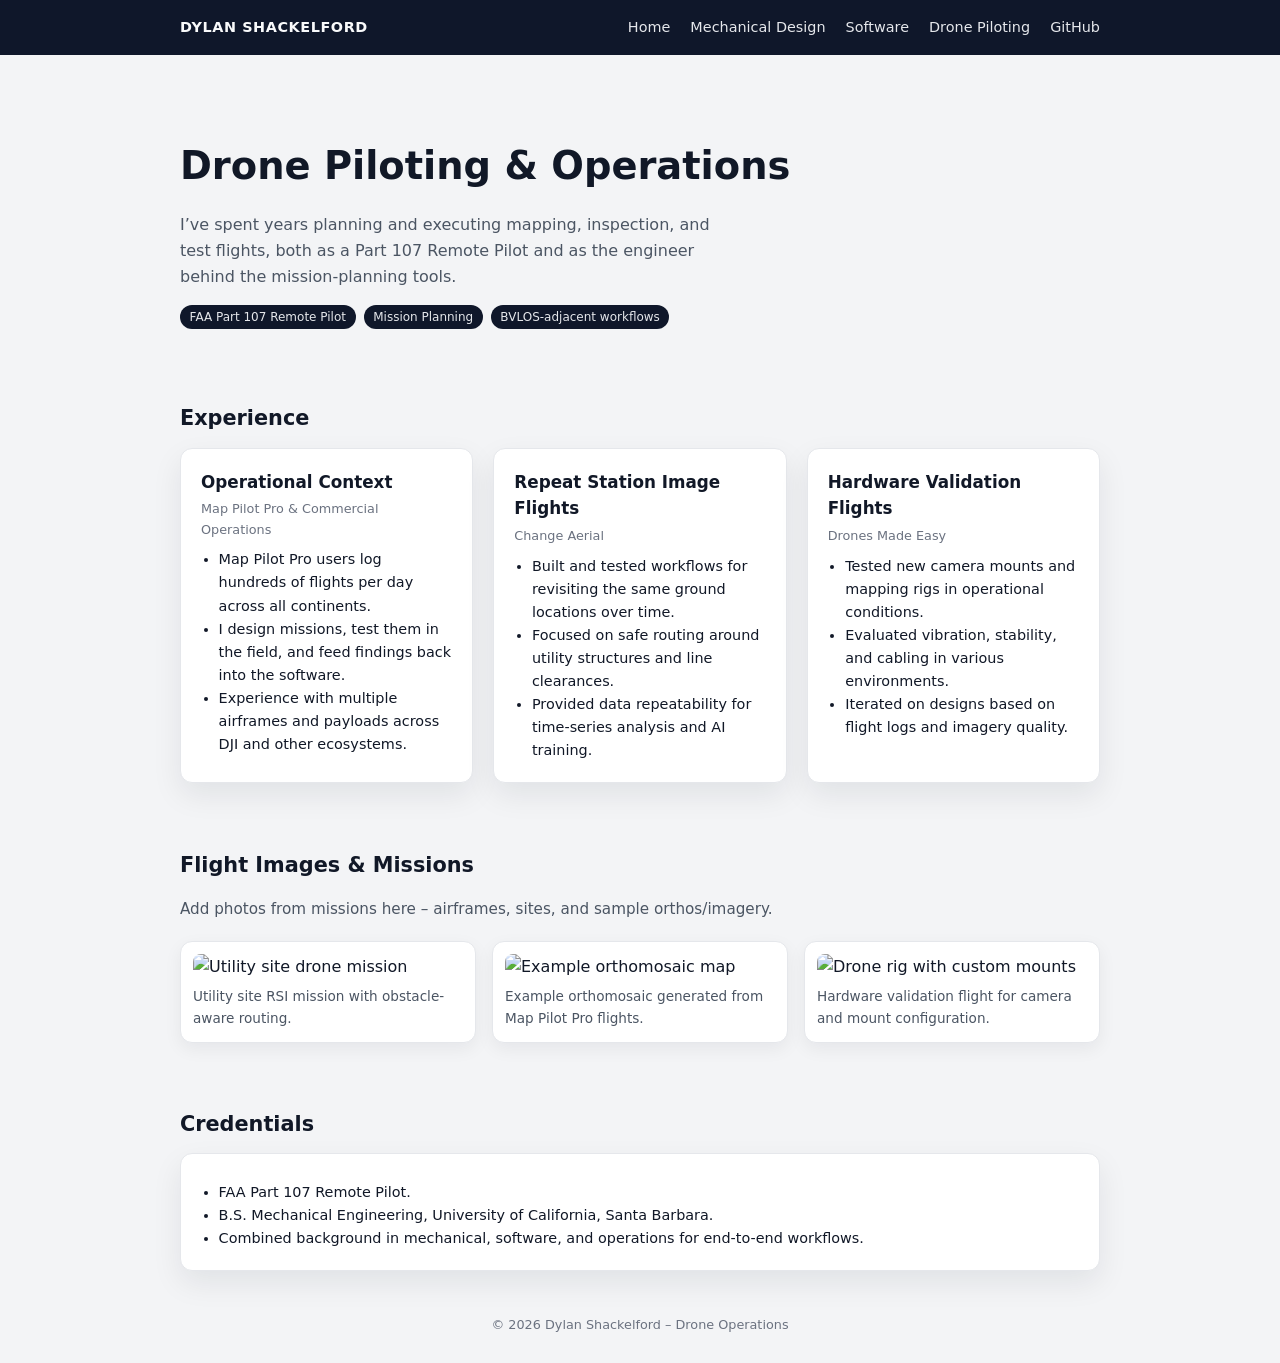
==== drone.html @ 6e414420 "Create drone.html" ====
<!DOCTYPE html>
<html lang="en">
  <head>
    <meta charset="UTF-8" />
    <title>Drone Piloting – Dylan Shackelford</title>
    <meta
      name="viewport"
      content="width=device-width, initial-scale=1"
    />
    <link rel="stylesheet" href="styles.css" />
  </head>
  <body>
    <header>
      <div class="container nav-bar">
        <div class="nav-brand">Dylan Shackelford</div>
        <nav class="nav-links">
          <a href="index.html">Home</a>
          <a href="mechanical.html">Mechanical Design</a>
          <a href="software.html">Software</a>
          <a href="drone.html">Drone Piloting</a>
          <a href="https://github.com/dshackelford" target="_blank"
            >GitHub</a
          >
        </nav>
      </div>
    </header>

    <main class="container">
      <section class="hero">
        <h1 class="hero-title">Drone Piloting & Operations</h1>
        <p class="hero-subtitle">
          I’ve spent years planning and executing mapping, inspection, and test
          flights, both as a Part 107 Remote Pilot and as the engineer behind
          the mission-planning tools.
        </p>
        <div class="hero-tags">
          <span class="tag">FAA Part 107 Remote Pilot</span>
          <span class="tag">Mission Planning</span>
          <span class="tag">BVLOS-adjacent workflows</span>
        </div>
      </section>

      <section>
        <h2 class="section-title">Experience</h2>

        <div class="card-grid">
          <div class="card">
            <h3>Operational Context</h3>
            <small>Map Pilot Pro & Commercial Operations</small>
            <ul>
              <li>
                Map Pilot Pro users log hundreds of flights per day across all
                continents.
              </li>
              <li>
                I design missions, test them in the field, and feed findings
                back into the software.
              </li>
              <li>
                Experience with multiple airframes and payloads across DJI and
                other ecosystems.
              </li>
            </ul>
          </div>

          <div class="card">
            <h3>Repeat Station Image Flights</h3>
            <small>Change Aerial</small>
            <ul>
              <li>
                Built and tested workflows for revisiting the same ground
                locations over time.
              </li>
              <li>
                Focused on safe routing around utility structures and line
                clearances.
              </li>
              <li>
                Provided data repeatability for time-series analysis and AI
                training.
              </li>
            </ul>
          </div>

          <div class="card">
            <h3>Hardware Validation Flights</h3>
            <small>Drones Made Easy</small>
            <ul>
              <li>
                Tested new camera mounts and mapping rigs in operational
                conditions.
              </li>
              <li>
                Evaluated vibration, stability, and cabling in various
                environments.
              </li>
              <li>
                Iterated on designs based on flight logs and imagery quality.
              </li>
            </ul>
          </div>
        </div>
      </section>

      <section>
        <h2 class="section-title">Flight Images & Missions</h2>
        <p class="section-subtitle">
          Add photos from missions here – airframes, sites, and sample
          orthos/imagery.
        </p>

        <div class="image-grid">
          <div class="image-card">
            <img
              src="images/flight-site-01.jpg"
              alt="Utility site drone mission"
            />
            <p>Utility site RSI mission with obstacle-aware routing.</p>
          </div>
          <div class="image-card">
            <img
              src="images/orthomosaic-01.jpg"
              alt="Example orthomosaic map"
            />
            <p>Example orthomosaic generated from Map Pilot Pro flights.</p>
          </div>
          <div class="image-card">
            <img
              src="images/hardware-test-01.jpg"
              alt="Drone rig with custom mounts"
            />
            <p>Hardware validation flight for camera and mount configuration.</p>
          </div>
        </div>
      </section>

      <section>
        <h2 class="section-title">Credentials</h2>
        <div class="card">
          <ul>
            <li>FAA Part 107 Remote Pilot.</li>
            <li>
              B.S. Mechanical Engineering, University of California, Santa
              Barbara.
            </li>
            <li>
              Combined background in mechanical, software, and operations for
              end-to-end workflows.
            </li>
          </ul>
        </div>
      </section>
    </main>

    <footer>
      <div class="container">
        &copy; <span id="year"></span> Dylan Shackelford – Drone Operations
      </div>
      <script>
        document.getElementById("year").textContent =
          new Date().getFullYear();
      </script>
    </footer>
  </body>
</html>
---- styles.css ----
/* Base reset-ish */
*,
*::before,
*::after {
  box-sizing: border-box;
}

body {
  margin: 0;
  font-family: system-ui, -apple-system, BlinkMacSystemFont, "SF Pro Text",
    "Segoe UI", sans-serif;
  line-height: 1.6;
  color: #111827;
  background: #f3f4f6;
}

/* Layout */

header {
  background: #0f172a;
  color: #f9fafb;
  padding: 1rem 0;
  position: sticky;
  top: 0;
  z-index: 10;
}

.container {
  max-width: 960px;
  margin: 0 auto;
  padding: 0 1.25rem;
}

.nav-bar {
  display: flex;
  align-items: center;
  justify-content: space-between;
  gap: 1rem;
}

.nav-brand {
  font-weight: 700;
  letter-spacing: 0.04em;
  text-transform: uppercase;
  font-size: 0.9rem;
}

.nav-links {
  display: flex;
  gap: 1.25rem;
  flex-wrap: wrap;
}

.nav-links a {
  color: #e5e7eb;
  text-decoration: none;
  font-size: 0.9rem;
}

.nav-links a:hover {
  color: #38bdf8;
}

/* Hero / headings */

.hero {
  padding: 3rem 0 2rem;
}

.hero-title {
  font-size: clamp(2rem, 3vw, 2.6rem);
  margin-bottom: 0.25rem;
}

.hero-subtitle {
  color: #4b5563;
  font-size: 1rem;
  max-width: 34rem;
}

.hero-tags {
  margin-top: 0.75rem;
  display: flex;
  flex-wrap: wrap;
  gap: 0.5rem;
}

.tag {
  display: inline-flex;
  align-items: center;
  padding: 0.15rem 0.6rem;
  border-radius: 999px;
  font-size: 0.75rem;
  background: #0f172a;
  color: #e5e7eb;
}

/* Contact strip */

.contact-strip {
  margin-top: 1.5rem;
  font-size: 0.9rem;
  display: flex;
  flex-wrap: wrap;
  gap: 1rem;
}

.contact-strip a {
  color: #2563eb;
  text-decoration: none;
}

.contact-strip a:hover {
  text-decoration: underline;
}

/* Sections */

section {
  padding: 1.5rem 0;
}

.section-title {
  font-size: 1.3rem;
  margin-bottom: 0.75rem;
}

.section-subtitle {
  font-size: 0.95rem;
  color: #4b5563;
  margin-bottom: 1.25rem;
}

/* Cards and grids */

.card-grid {
  display: grid;
  grid-template-columns: repeat(auto-fit, minmax(260px, 1fr));
  gap: 1.25rem;
}

.card {
  background: #ffffff;
  border-radius: 0.75rem;
  padding: 1.25rem;
  box-shadow: 0 12px 30px rgba(15, 23, 42, 0.08);
  border: 1px solid #e5e7eb;
}

.card h3 {
  margin-top: 0;
  margin-bottom: 0.25rem;
  font-size: 1.05rem;
}

.card small {
  display: block;
  color: #6b7280;
  margin-bottom: 0.5rem;
  font-size: 0.8rem;
}

.card ul {
  padding-left: 1.1rem;
  margin: 0.4rem 0 0;
  font-size: 0.9rem;
}

/* Image layouts */

.image-grid {
  display: grid;
  grid-template-columns: repeat(auto-fit, minmax(220px, 1fr));
  gap: 1rem;
  margin-top: 0.75rem;
}

.image-card {
  background: #ffffff;
  border-radius: 0.75rem;
  padding: 0.75rem;
  box-shadow: 0 6px 18px rgba(15, 23, 42, 0.06);
  border: 1px solid #e5e7eb;
}

.image-card img {
  width: 100%;
  display: block;
  border-radius: 0.5rem;
  object-fit: cover;
}

.image-card p {
  margin: 0.4rem 0 0;
  font-size: 0.85rem;
  color: #4b5563;
}

/* Lists */

.skill-list {
  display: flex;
  flex-wrap: wrap;
  gap: 0.4rem;
}

.skill-pill {
  border-radius: 999px;
  background: #e5e7eb;
  padding: 0.18rem 0.6rem;
  font-size: 0.78rem;
}

/* Footer */

footer {
  padding: 1.25rem 0 1.75rem;
  font-size: 0.8rem;
  color: #6b7280;
  text-align: center;
}

/* Utilities */

.muted {
  color: #6b7280;
  font-size: 0.85rem;
}

@media (max-width: 640px) {
  .nav-bar {
    flex-direction: column;
    align-items: flex-start;
  }

  .hero {
    padding-top: 2.25rem;
  }
}
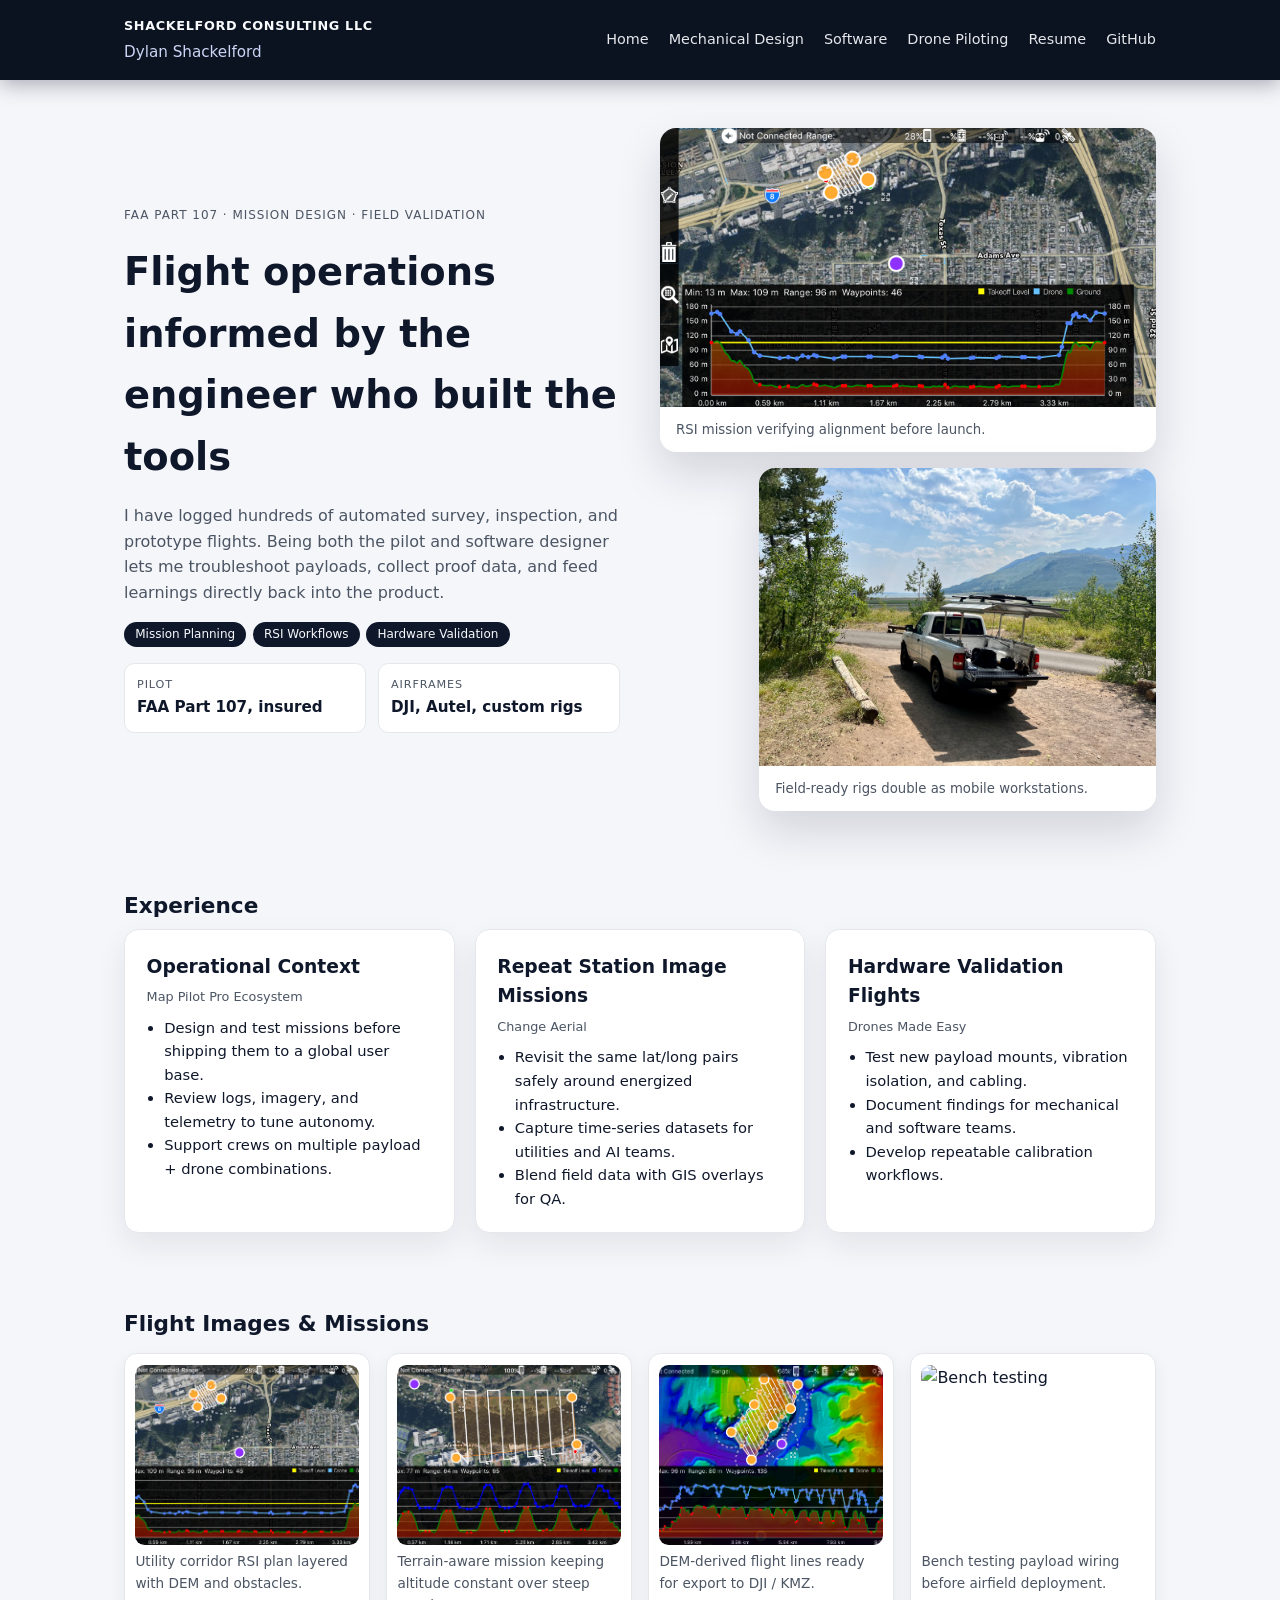
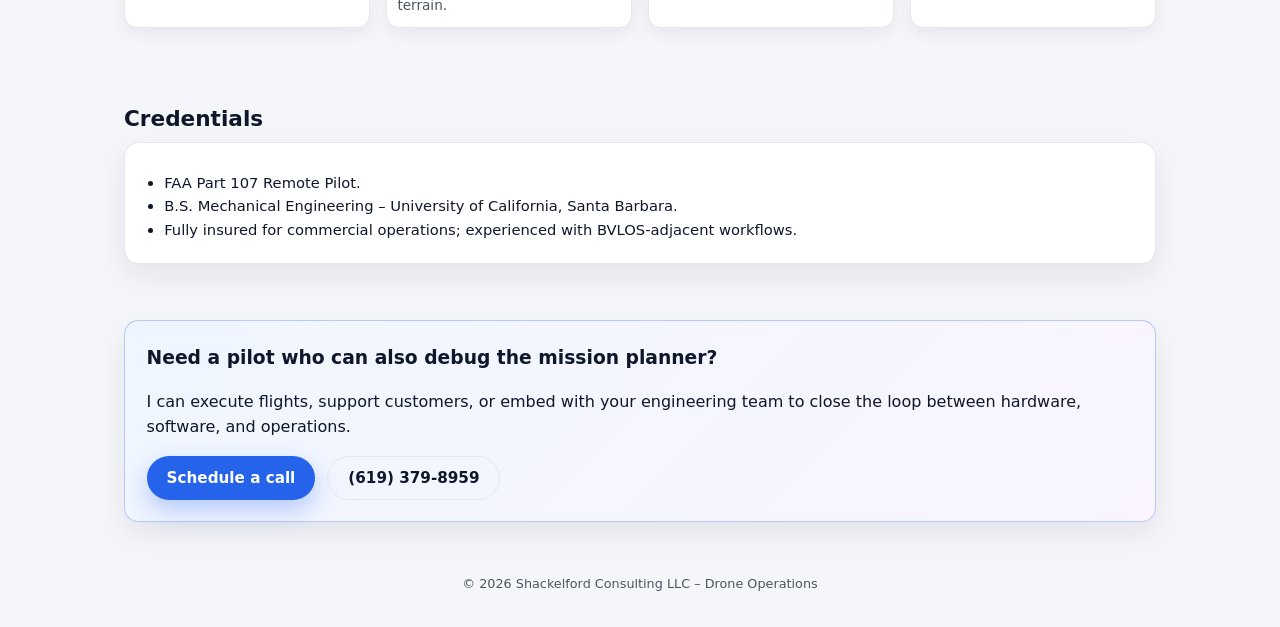
==== commit c4130aa8: "added images and refined pages" ====
--- a/drone.html
+++ b/drone.html
@@ -2,23 +2,24 @@
 <html lang="en">
   <head>
     <meta charset="UTF-8" />
-    <title>Drone Piloting – Dylan Shackelford</title>
-    <meta
-      name="viewport"
-      content="width=device-width, initial-scale=1"
-    />
+    <title>Drone Piloting – Shackelford Consulting LLC</title>
+    <meta name="viewport" content="width=device-width, initial-scale=1" />
     <link rel="stylesheet" href="styles.css" />
   </head>
   <body>
     <header>
       <div class="container nav-bar">
-        <div class="nav-brand">Dylan Shackelford</div>
+        <div class="nav-brand">
+          <span class="brand-top">Shackelford Consulting LLC</span>
+          <span class="brand-subtitle">Dylan Shackelford</span>
+        </div>
         <nav class="nav-links">
           <a href="index.html">Home</a>
           <a href="mechanical.html">Mechanical Design</a>
           <a href="software.html">Software</a>
           <a href="drone.html">Drone Piloting</a>
-          <a href="https://github.com/dshackelford" target="_blank"
+          <a href="Resume.pdf" target="_blank" rel="noopener">Resume</a>
+          <a href="https://github.com/dshackelford" target="_blank" rel="noopener"
             >GitHub</a
           >
         </nav>
@@ -26,110 +27,94 @@
     </header>
 
     <main class="container">
-      <section class="hero">
-        <h1 class="hero-title">Drone Piloting & Operations</h1>
-        <p class="hero-subtitle">
-          I’ve spent years planning and executing mapping, inspection, and test
-          flights, both as a Part 107 Remote Pilot and as the engineer behind
-          the mission-planning tools.
-        </p>
-        <div class="hero-tags">
-          <span class="tag">FAA Part 107 Remote Pilot</span>
-          <span class="tag">Mission Planning</span>
-          <span class="tag">BVLOS-adjacent workflows</span>
+      <section class="hero hero-split">
+        <div class="hero-content">
+          <p class="eyebrow">FAA Part 107 · Mission design · Field validation</p>
+          <h1 class="hero-title">Flight operations informed by the engineer who built the tools</h1>
+          <p class="hero-subtitle">
+            I have logged hundreds of automated survey, inspection, and prototype flights. Being
+            both the pilot and software designer lets me troubleshoot payloads, collect proof data,
+            and feed learnings directly back into the product.
+          </p>
+          <div class="hero-tags">
+            <span class="tag">Mission Planning</span>
+            <span class="tag">RSI Workflows</span>
+            <span class="tag">Hardware Validation</span>
+          </div>
+          <div class="hero-stats">
+            <div>
+              <span class="stat-label">Pilot</span>
+              <span class="stat-value">FAA Part 107, insured</span>
+            </div>
+            <div>
+              <span class="stat-label">Airframes</span>
+              <span class="stat-value">DJI, Autel, custom rigs</span>
+            </div>
+          </div>
+        </div>
+        <div class="hero-media">
+          <div class="hero-photo">
+            <img src="images/portfolio/north-park-flight.jpg" alt="RSI flight" />
+            <p class="hero-photo-caption">RSI mission verifying alignment before launch.</p>
+          </div>
+          <div class="hero-photo secondary">
+            <img src="images/portfolio/armadillo-camping.jpg" alt="Field setup" />
+            <p class="hero-photo-caption">Field-ready rigs double as mobile workstations.</p>
+          </div>
         </div>
       </section>
 
       <section>
         <h2 class="section-title">Experience</h2>
-
         <div class="card-grid">
           <div class="card">
             <h3>Operational Context</h3>
-            <small>Map Pilot Pro & Commercial Operations</small>
+            <small>Map Pilot Pro Ecosystem</small>
             <ul>
-              <li>
-                Map Pilot Pro users log hundreds of flights per day across all
-                continents.
-              </li>
-              <li>
-                I design missions, test them in the field, and feed findings
-                back into the software.
-              </li>
-              <li>
-                Experience with multiple airframes and payloads across DJI and
-                other ecosystems.
-              </li>
+              <li>Design and test missions before shipping them to a global user base.</li>
+              <li>Review logs, imagery, and telemetry to tune autonomy.</li>
+              <li>Support crews on multiple payload + drone combinations.</li>
             </ul>
           </div>
-
           <div class="card">
-            <h3>Repeat Station Image Flights</h3>
+            <h3>Repeat Station Image Missions</h3>
             <small>Change Aerial</small>
             <ul>
-              <li>
-                Built and tested workflows for revisiting the same ground
-                locations over time.
-              </li>
-              <li>
-                Focused on safe routing around utility structures and line
-                clearances.
-              </li>
-              <li>
-                Provided data repeatability for time-series analysis and AI
-                training.
-              </li>
+              <li>Revisit the same lat/long pairs safely around energized infrastructure.</li>
+              <li>Capture time-series datasets for utilities and AI teams.</li>
+              <li>Blend field data with GIS overlays for QA.</li>
             </ul>
           </div>
-
           <div class="card">
             <h3>Hardware Validation Flights</h3>
             <small>Drones Made Easy</small>
             <ul>
-              <li>
-                Tested new camera mounts and mapping rigs in operational
-                conditions.
-              </li>
-              <li>
-                Evaluated vibration, stability, and cabling in various
-                environments.
-              </li>
-              <li>
-                Iterated on designs based on flight logs and imagery quality.
-              </li>
+              <li>Test new payload mounts, vibration isolation, and cabling.</li>
+              <li>Document findings for mechanical and software teams.</li>
+              <li>Develop repeatable calibration workflows.</li>
             </ul>
           </div>
         </div>
       </section>
 
       <section>
-        <h2 class="section-title">Flight Images & Missions</h2>
-        <p class="section-subtitle">
-          Add photos from missions here – airframes, sites, and sample
-          orthos/imagery.
-        </p>
-
+        <h2 class="section-title">Flight Images &amp; Missions</h2>
         <div class="image-grid">
           <div class="image-card">
-            <img
-              src="images/flight-site-01.jpg"
-              alt="Utility site drone mission"
-            />
-            <p>Utility site RSI mission with obstacle-aware routing.</p>
+            <img src="images/portfolio/north-park-flight.jpg" alt="Utility site" />
+            <p>Utility corridor RSI plan layered with DEM and obstacles.</p>
           </div>
           <div class="image-card">
-            <img
-              src="images/orthomosaic-01.jpg"
-              alt="Example orthomosaic map"
-            />
-            <p>Example orthomosaic generated from Map Pilot Pro flights.</p>
+            <img src="images/portfolio/terrain-aware.jpg" alt="Mission planning" />
+            <p>Terrain-aware mission keeping altitude constant over steep terrain.</p>
           </div>
           <div class="image-card">
-            <img
-              src="images/hardware-test-01.jpg"
-              alt="Drone rig with custom mounts"
-            />
-            <p>Hardware validation flight for camera and mount configuration.</p>
+            <img src="images/portfolio/dem-pipeline.jpg" alt="DEM" />
+            <p>DEM-derived flight lines ready for export to DJI / KMZ.</p>
+          </div>
+          <div class="image-card">
+            <img src="images/portfolio/prototype-lab.jpg" alt="Bench testing" />
+            <p>Bench testing payload wiring before airfield deployment.</p>
           </div>
         </div>
       </section>
@@ -139,26 +124,33 @@
         <div class="card">
           <ul>
             <li>FAA Part 107 Remote Pilot.</li>
-            <li>
-              B.S. Mechanical Engineering, University of California, Santa
-              Barbara.
-            </li>
-            <li>
-              Combined background in mechanical, software, and operations for
-              end-to-end workflows.
-            </li>
+            <li>B.S. Mechanical Engineering – University of California, Santa Barbara.</li>
+            <li>Fully insured for commercial operations; experienced with BVLOS-adjacent workflows.</li>
           </ul>
+        </div>
+      </section>
+
+      <section>
+        <div class="card callout">
+          <h3>Need a pilot who can also debug the mission planner?</h3>
+          <p>
+            I can execute flights, support customers, or embed with your engineering team to close
+            the loop between hardware, software, and operations.
+          </p>
+          <div class="cta-group">
+            <a class="btn primary" href="mailto:djshackx@gmail.com">Schedule a call</a>
+            <a class="btn ghost" href="tel:+16193798959">(619) 379-8959</a>
+          </div>
         </div>
       </section>
     </main>
 
     <footer>
       <div class="container">
-        &copy; <span id="year"></span> Dylan Shackelford – Drone Operations
+        &copy; <span id="year"></span> Shackelford Consulting LLC – Drone Operations
       </div>
       <script>
-        document.getElementById("year").textContent =
-          new Date().getFullYear();
+        document.getElementById("year").textContent = new Date().getFullYear();
       </script>
     </footer>
   </body>
--- a/styles.css
+++ b/styles.css
@@ -1,4 +1,14 @@
-/* Base reset-ish */
+:root {
+  --bg: #f5f6fa;
+  --surface: #ffffff;
+  --surface-soft: #eef2ff;
+  --text: #0f172a;
+  --text-muted: #4b5563;
+  --border: #e5e7eb;
+  --accent: #2563eb;
+  --accent-dark: #1d4ed8;
+}
+
 *,
 *::before,
 *::after {
@@ -10,45 +20,60 @@
   font-family: system-ui, -apple-system, BlinkMacSystemFont, "SF Pro Text",
     "Segoe UI", sans-serif;
   line-height: 1.6;
-  color: #111827;
-  background: #f3f4f6;
-}
-
-/* Layout */
+  color: var(--text);
+  background: var(--bg);
+}
+
+img {
+  max-width: 100%;
+  display: block;
+}
 
 header {
-  background: #0f172a;
-  color: #f9fafb;
+  background: #0b1220;
+  color: #f8fafc;
   padding: 1rem 0;
   position: sticky;
   top: 0;
   z-index: 10;
+  box-shadow: 0 4px 20px rgba(15, 23, 42, 0.35);
 }
 
 .container {
-  max-width: 960px;
+  max-width: 1080px;
   margin: 0 auto;
-  padding: 0 1.25rem;
+  padding: 0 1.5rem;
 }
 
 .nav-bar {
   display: flex;
   align-items: center;
   justify-content: space-between;
-  gap: 1rem;
+  gap: 1.25rem;
 }
 
 .nav-brand {
+  display: flex;
+  flex-direction: column;
+  gap: 0.2rem;
+}
+
+.brand-top {
   font-weight: 700;
-  letter-spacing: 0.04em;
+  letter-spacing: 0.05em;
   text-transform: uppercase;
-  font-size: 0.9rem;
+  font-size: 0.8rem;
+}
+
+.brand-subtitle {
+  font-size: 0.95rem;
+  color: #cbd5f5;
 }
 
 .nav-links {
   display: flex;
+  flex-wrap: wrap;
   gap: 1.25rem;
-  flex-wrap: wrap;
 }
 
 .nav-links a {
@@ -61,44 +86,162 @@
   color: #38bdf8;
 }
 
-/* Hero / headings */
+main {
+  padding-bottom: 2rem;
+}
 
 .hero {
   padding: 3rem 0 2rem;
 }
 
+.hero-split {
+  display: grid;
+  grid-template-columns: repeat(auto-fit, minmax(300px, 1fr));
+  gap: 2.5rem;
+  align-items: center;
+}
+
+.hero-content {
+  display: flex;
+  flex-direction: column;
+  gap: 1rem;
+}
+
+.eyebrow {
+  text-transform: uppercase;
+  letter-spacing: 0.08em;
+  font-size: 0.75rem;
+  color: var(--text-muted);
+  margin: 0;
+}
+
 .hero-title {
-  font-size: clamp(2rem, 3vw, 2.6rem);
-  margin-bottom: 0.25rem;
+  font-size: clamp(2rem, 3vw, 2.8rem);
+  margin: 0;
 }
 
 .hero-subtitle {
-  color: #4b5563;
+  color: var(--text-muted);
   font-size: 1rem;
-  max-width: 34rem;
+  margin: 0;
 }
 
 .hero-tags {
-  margin-top: 0.75rem;
   display: flex;
   flex-wrap: wrap;
-  gap: 0.5rem;
+  gap: 0.4rem;
 }
 
 .tag {
   display: inline-flex;
   align-items: center;
-  padding: 0.15rem 0.6rem;
+  padding: 0.2rem 0.7rem;
   border-radius: 999px;
   font-size: 0.75rem;
   background: #0f172a;
-  color: #e5e7eb;
-}
-
-/* Contact strip */
+  color: #f8fafc;
+}
+
+.cta-group {
+  display: flex;
+  flex-wrap: wrap;
+  gap: 0.75rem;
+}
+
+.btn {
+  padding: 0.55rem 1.25rem;
+  border-radius: 999px;
+  text-decoration: none;
+  font-weight: 600;
+  font-size: 0.95rem;
+  display: inline-flex;
+  align-items: center;
+  justify-content: center;
+  transition: transform 0.2s ease, box-shadow 0.2s ease;
+}
+
+.btn.primary {
+  background: var(--accent);
+  color: #fff;
+  box-shadow: 0 10px 25px rgba(37, 99, 235, 0.3);
+}
+
+.btn.primary:hover {
+  background: var(--accent-dark);
+  transform: translateY(-1px);
+}
+
+.btn.ghost {
+  border: 1px solid var(--border);
+  color: var(--text);
+  background: transparent;
+}
+
+.btn.ghost:hover {
+  border-color: var(--accent);
+  color: var(--accent);
+}
+
+.hero-stats {
+  display: grid;
+  grid-template-columns: repeat(auto-fit, minmax(140px, 1fr));
+  gap: 0.75rem;
+}
+
+.hero-stats div {
+  border: 1px solid var(--border);
+  border-radius: 0.65rem;
+  padding: 0.75rem;
+  background: var(--surface);
+}
+
+.stat-label {
+  display: block;
+  font-size: 0.7rem;
+  letter-spacing: 0.08em;
+  text-transform: uppercase;
+  color: var(--text-muted);
+}
+
+.stat-value {
+  font-weight: 600;
+  font-size: 0.95rem;
+}
+
+.hero-media {
+  display: flex;
+  flex-direction: column;
+  gap: 1rem;
+}
+
+.hero-photo {
+  border-radius: 1rem;
+  background: var(--surface);
+  box-shadow: 0 20px 45px rgba(15, 23, 42, 0.15);
+  overflow: hidden;
+}
+
+.hero-photo img {
+  width: 100%;
+  height: 100%;
+  object-fit: cover;
+  display: block;
+}
+
+.hero-photo.secondary {
+  max-width: 80%;
+  align-self: flex-end;
+}
+
+.hero-photo-caption {
+  margin: 0;
+  padding: 0.75rem 1rem;
+  font-size: 0.83rem;
+  color: var(--text-muted);
+}
 
 .contact-strip {
-  margin-top: 1.5rem;
+  margin-top: 0.5rem;
   font-size: 0.9rem;
   display: flex;
   flex-wrap: wrap;
@@ -106,7 +249,7 @@
 }
 
 .contact-strip a {
-  color: #2563eb;
+  color: var(--accent);
   text-decoration: none;
 }
 
@@ -114,24 +257,20 @@
   text-decoration: underline;
 }
 
-/* Sections */
-
 section {
-  padding: 1.5rem 0;
+  padding: 1.75rem 0;
 }
 
 .section-title {
-  font-size: 1.3rem;
-  margin-bottom: 0.75rem;
+  font-size: 1.35rem;
+  margin-bottom: 0.35rem;
 }
 
 .section-subtitle {
+  margin-top: 0;
   font-size: 0.95rem;
-  color: #4b5563;
-  margin-bottom: 1.25rem;
-}
-
-/* Cards and grids */
+  color: var(--text-muted);
+}
 
 .card-grid {
   display: grid;
@@ -140,33 +279,60 @@
 }
 
 .card {
-  background: #ffffff;
-  border-radius: 0.75rem;
-  padding: 1.25rem;
+  background: var(--surface);
+  border-radius: 0.9rem;
+  padding: 1.35rem;
+  border: 1px solid var(--border);
   box-shadow: 0 12px 30px rgba(15, 23, 42, 0.08);
-  border: 1px solid #e5e7eb;
+  color: inherit;
+  text-decoration: none;
+}
+
+.card:visited {
+  color: inherit;
 }
 
 .card h3 {
-  margin-top: 0;
-  margin-bottom: 0.25rem;
-  font-size: 1.05rem;
+  margin: 0 0 0.35rem;
 }
 
 .card small {
   display: block;
-  color: #6b7280;
   margin-bottom: 0.5rem;
+  color: var(--text-muted);
   font-size: 0.8rem;
 }
 
 .card ul {
   padding-left: 1.1rem;
   margin: 0.4rem 0 0;
-  font-size: 0.9rem;
-}
-
-/* Image layouts */
+  font-size: 0.92rem;
+}
+
+.card-with-image {
+  display: flex;
+  flex-direction: column;
+  padding: 0;
+  overflow: hidden;
+}
+
+.card-thumb {
+  width: 100%;
+  height: 190px;
+  object-fit: cover;
+}
+
+.card-body {
+  padding: 1.25rem;
+}
+
+.card-with-image .card-body ul {
+  margin-top: 0.6rem;
+}
+
+.area-grid .card {
+  height: 100%;
+}
 
 .image-grid {
   display: grid;
@@ -176,27 +342,24 @@
 }
 
 .image-card {
-  background: #ffffff;
-  border-radius: 0.75rem;
-  padding: 0.75rem;
+  background: var(--surface);
+  border-radius: 0.8rem;
   box-shadow: 0 6px 18px rgba(15, 23, 42, 0.06);
-  border: 1px solid #e5e7eb;
+  border: 1px solid var(--border);
+  padding: 0.65rem;
 }
 
 .image-card img {
-  width: 100%;
-  display: block;
-  border-radius: 0.5rem;
+  border-radius: 0.6rem;
+  height: 180px;
   object-fit: cover;
 }
 
 .image-card p {
   margin: 0.4rem 0 0;
   font-size: 0.85rem;
-  color: #4b5563;
-}
-
-/* Lists */
+  color: var(--text-muted);
+}
 
 .skill-list {
   display: flex;
@@ -206,34 +369,74 @@
 
 .skill-pill {
   border-radius: 999px;
-  background: #e5e7eb;
-  padding: 0.18rem 0.6rem;
+  background: var(--surface-soft);
+  padding: 0.2rem 0.65rem;
   font-size: 0.78rem;
 }
 
-/* Footer */
+.callout {
+  border: 1px solid rgba(37, 99, 235, 0.3);
+  background: linear-gradient(135deg, #eff6ff, #faf5ff);
+}
+
+.project-grid {
+  display: flex;
+  flex-direction: column;
+  gap: 1.25rem;
+}
+
+.project-case {
+  display: grid;
+  grid-template-columns: minmax(220px, 320px) 1fr;
+  gap: 1.25rem;
+  padding: 1.25rem;
+  border-radius: 1rem;
+  background: var(--surface);
+  border: 1px solid var(--border);
+  box-shadow: 0 8px 25px rgba(15, 23, 42, 0.07);
+}
+
+.project-case img {
+  width: 100%;
+  border-radius: 0.75rem;
+  height: 100%;
+  object-fit: cover;
+}
+
+.project-case h3 {
+  margin-top: 0;
+  margin-bottom: 0.35rem;
+}
+
+.project-case small {
+  color: var(--text-muted);
+  display: block;
+  margin-bottom: 0.4rem;
+}
 
 footer {
-  padding: 1.25rem 0 1.75rem;
+  padding: 1.5rem 0 2rem;
   font-size: 0.8rem;
-  color: #6b7280;
+  color: var(--text-muted);
   text-align: center;
 }
 
-/* Utilities */
-
-.muted {
-  color: #6b7280;
-  font-size: 0.85rem;
-}
-
-@media (max-width: 640px) {
+@media (max-width: 720px) {
   .nav-bar {
     flex-direction: column;
     align-items: flex-start;
   }
 
-  .hero {
-    padding-top: 2.25rem;
+  .hero-split {
+    grid-template-columns: 1fr;
   }
-}
+
+  .project-case {
+    grid-template-columns: 1fr;
+  }
+
+  .hero-photo.secondary {
+    max-width: 100%;
+    align-self: stretch;
+  }
+}
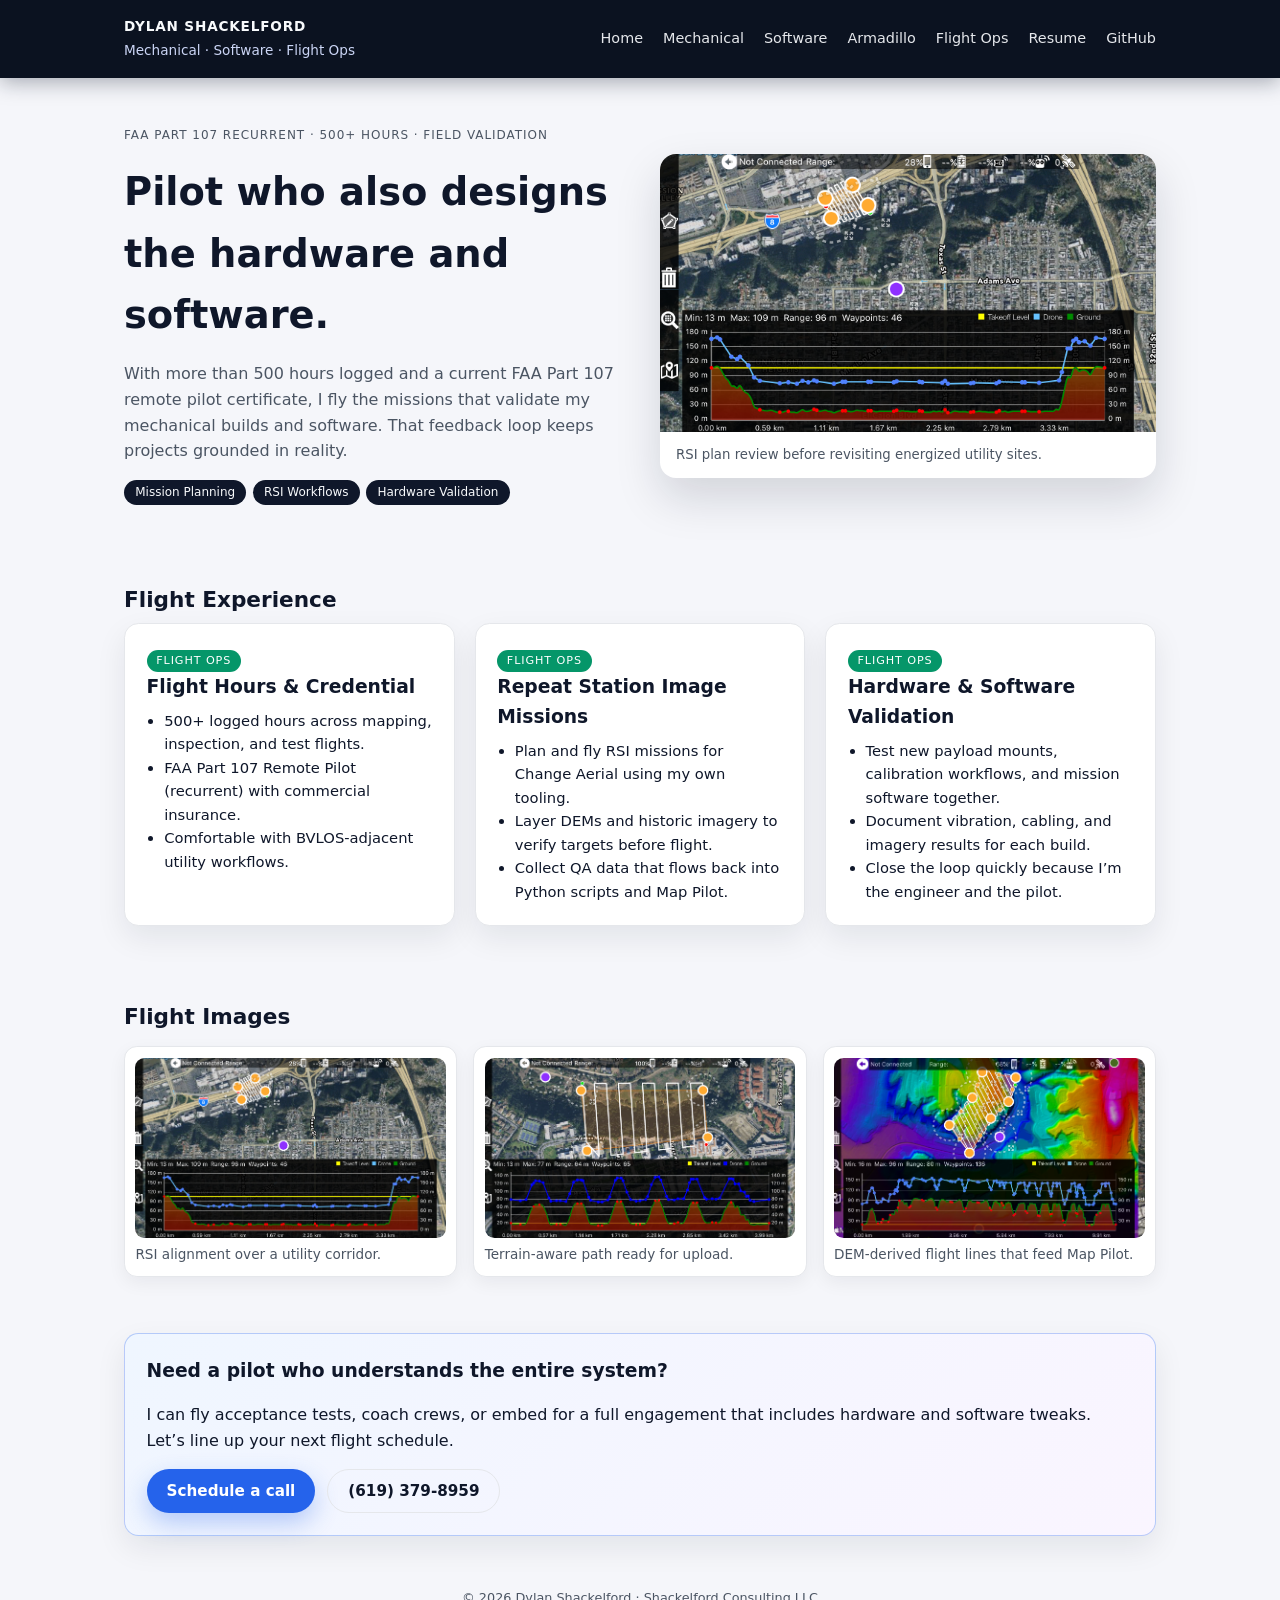
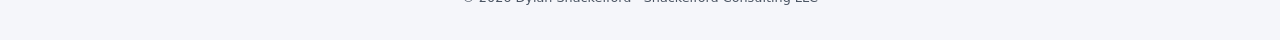
==== commit e1f8c355: "added armadillo" ====
--- a/drone.html
+++ b/drone.html
@@ -2,7 +2,7 @@
 <html lang="en">
   <head>
     <meta charset="UTF-8" />
-    <title>Drone Piloting – Shackelford Consulting LLC</title>
+    <title>Drone Piloting – Dylan Shackelford</title>
     <meta name="viewport" content="width=device-width, initial-scale=1" />
     <link rel="stylesheet" href="styles.css" />
   </head>
@@ -10,14 +10,15 @@
     <header>
       <div class="container nav-bar">
         <div class="nav-brand">
-          <span class="brand-top">Shackelford Consulting LLC</span>
-          <span class="brand-subtitle">Dylan Shackelford</span>
+          <span class="brand-top">Dylan Shackelford</span>
+          <span class="brand-subtitle">Mechanical · Software · Flight Ops</span>
         </div>
         <nav class="nav-links">
           <a href="index.html">Home</a>
-          <a href="mechanical.html">Mechanical Design</a>
+          <a href="mechanical.html">Mechanical</a>
           <a href="software.html">Software</a>
-          <a href="drone.html">Drone Piloting</a>
+          <a href="armadillo.html">Armadillo</a>
+          <a href="drone.html">Flight Ops</a>
           <a href="Resume.pdf" target="_blank" rel="noopener">Resume</a>
           <a href="https://github.com/dshackelford" target="_blank" rel="noopener"
             >GitHub</a
@@ -29,113 +30,84 @@
     <main class="container">
       <section class="hero hero-split">
         <div class="hero-content">
-          <p class="eyebrow">FAA Part 107 · Mission design · Field validation</p>
-          <h1 class="hero-title">Flight operations informed by the engineer who built the tools</h1>
+          <p class="eyebrow">FAA Part 107 Recurrent · 500+ hours · Field validation</p>
+          <h1 class="hero-title">Pilot who also designs the hardware and software.</h1>
           <p class="hero-subtitle">
-            I have logged hundreds of automated survey, inspection, and prototype flights. Being
-            both the pilot and software designer lets me troubleshoot payloads, collect proof data,
-            and feed learnings directly back into the product.
+            With more than 500 hours logged and a current FAA Part 107 remote pilot certificate, I
+            fly the missions that validate my mechanical builds and software. That feedback loop
+            keeps projects grounded in reality.
           </p>
           <div class="hero-tags">
             <span class="tag">Mission Planning</span>
             <span class="tag">RSI Workflows</span>
             <span class="tag">Hardware Validation</span>
           </div>
-          <div class="hero-stats">
-            <div>
-              <span class="stat-label">Pilot</span>
-              <span class="stat-value">FAA Part 107, insured</span>
-            </div>
-            <div>
-              <span class="stat-label">Airframes</span>
-              <span class="stat-value">DJI, Autel, custom rigs</span>
-            </div>
-          </div>
         </div>
         <div class="hero-media">
           <div class="hero-photo">
-            <img src="images/portfolio/north-park-flight.jpg" alt="RSI flight" />
-            <p class="hero-photo-caption">RSI mission verifying alignment before launch.</p>
-          </div>
-          <div class="hero-photo secondary">
-            <img src="images/portfolio/armadillo-camping.jpg" alt="Field setup" />
-            <p class="hero-photo-caption">Field-ready rigs double as mobile workstations.</p>
+            <img src="images/portfolio/north-park-flight.jpg" alt="RSI plan" />
+            <p class="hero-photo-caption">RSI plan review before revisiting energized utility sites.</p>
           </div>
         </div>
       </section>
 
       <section>
-        <h2 class="section-title">Experience</h2>
+        <h2 class="section-title">Flight Experience</h2>
         <div class="card-grid">
           <div class="card">
-            <h3>Operational Context</h3>
-            <small>Map Pilot Pro Ecosystem</small>
+            <span class="project-label ops">Flight Ops</span>
+            <h3>Flight Hours &amp; Credential</h3>
             <ul>
-              <li>Design and test missions before shipping them to a global user base.</li>
-              <li>Review logs, imagery, and telemetry to tune autonomy.</li>
-              <li>Support crews on multiple payload + drone combinations.</li>
+              <li>500+ logged hours across mapping, inspection, and test flights.</li>
+              <li>FAA Part 107 Remote Pilot (recurrent) with commercial insurance.</li>
+              <li>Comfortable with BVLOS-adjacent utility workflows.</li>
             </ul>
           </div>
           <div class="card">
+            <span class="project-label ops">Flight Ops</span>
             <h3>Repeat Station Image Missions</h3>
-            <small>Change Aerial</small>
             <ul>
-              <li>Revisit the same lat/long pairs safely around energized infrastructure.</li>
-              <li>Capture time-series datasets for utilities and AI teams.</li>
-              <li>Blend field data with GIS overlays for QA.</li>
+              <li>Plan and fly RSI missions for Change Aerial using my own tooling.</li>
+              <li>Layer DEMs and historic imagery to verify targets before flight.</li>
+              <li>Collect QA data that flows back into Python scripts and Map Pilot.</li>
             </ul>
           </div>
           <div class="card">
-            <h3>Hardware Validation Flights</h3>
-            <small>Drones Made Easy</small>
+            <span class="project-label ops">Flight Ops</span>
+            <h3>Hardware &amp; Software Validation</h3>
             <ul>
-              <li>Test new payload mounts, vibration isolation, and cabling.</li>
-              <li>Document findings for mechanical and software teams.</li>
-              <li>Develop repeatable calibration workflows.</li>
+              <li>Test new payload mounts, calibration workflows, and mission software together.</li>
+              <li>Document vibration, cabling, and imagery results for each build.</li>
+              <li>Close the loop quickly because I’m the engineer and the pilot.</li>
             </ul>
           </div>
         </div>
       </section>
 
       <section>
-        <h2 class="section-title">Flight Images &amp; Missions</h2>
+        <h2 class="section-title">Flight Images</h2>
         <div class="image-grid">
           <div class="image-card">
             <img src="images/portfolio/north-park-flight.jpg" alt="Utility site" />
-            <p>Utility corridor RSI plan layered with DEM and obstacles.</p>
+            <p>RSI alignment over a utility corridor.</p>
           </div>
           <div class="image-card">
-            <img src="images/portfolio/terrain-aware.jpg" alt="Mission planning" />
-            <p>Terrain-aware mission keeping altitude constant over steep terrain.</p>
+            <img src="images/portfolio/terrain-aware.jpg" alt="Terrain aware" />
+            <p>Terrain-aware path ready for upload.</p>
           </div>
           <div class="image-card">
             <img src="images/portfolio/dem-pipeline.jpg" alt="DEM" />
-            <p>DEM-derived flight lines ready for export to DJI / KMZ.</p>
-          </div>
-          <div class="image-card">
-            <img src="images/portfolio/prototype-lab.jpg" alt="Bench testing" />
-            <p>Bench testing payload wiring before airfield deployment.</p>
+            <p>DEM-derived flight lines that feed Map Pilot.</p>
           </div>
         </div>
       </section>
 
       <section>
-        <h2 class="section-title">Credentials</h2>
-        <div class="card">
-          <ul>
-            <li>FAA Part 107 Remote Pilot.</li>
-            <li>B.S. Mechanical Engineering – University of California, Santa Barbara.</li>
-            <li>Fully insured for commercial operations; experienced with BVLOS-adjacent workflows.</li>
-          </ul>
-        </div>
-      </section>
-
-      <section>
         <div class="card callout">
-          <h3>Need a pilot who can also debug the mission planner?</h3>
+          <h3>Need a pilot who understands the entire system?</h3>
           <p>
-            I can execute flights, support customers, or embed with your engineering team to close
-            the loop between hardware, software, and operations.
+            I can fly acceptance tests, coach crews, or embed for a full engagement that includes
+            hardware and software tweaks. Let’s line up your next flight schedule.
           </p>
           <div class="cta-group">
             <a class="btn primary" href="mailto:djshackx@gmail.com">Schedule a call</a>
@@ -147,7 +119,7 @@
 
     <footer>
       <div class="container">
-        &copy; <span id="year"></span> Shackelford Consulting LLC – Drone Operations
+        &copy; <span id="year"></span> Dylan Shackelford · Shackelford Consulting LLC
       </div>
       <script>
         document.getElementById("year").textContent = new Date().getFullYear();
--- a/styles.css
+++ b/styles.css
@@ -55,18 +55,18 @@
 .nav-brand {
   display: flex;
   flex-direction: column;
-  gap: 0.2rem;
+  gap: 0.15rem;
 }
 
 .brand-top {
   font-weight: 700;
-  letter-spacing: 0.05em;
+  letter-spacing: 0.06em;
   text-transform: uppercase;
-  font-size: 0.8rem;
+  font-size: 0.85rem;
 }
 
 .brand-subtitle {
-  font-size: 0.95rem;
+  font-size: 0.85rem;
   color: #cbd5f5;
 }
 
@@ -140,6 +140,30 @@
   font-size: 0.75rem;
   background: #0f172a;
   color: #f8fafc;
+}
+
+.project-label {
+  display: inline-flex;
+  align-items: center;
+  padding: 0.15rem 0.6rem;
+  border-radius: 999px;
+  font-size: 0.7rem;
+  letter-spacing: 0.08em;
+  text-transform: uppercase;
+  color: #fff;
+  background: #0f172a;
+}
+
+.project-label.mechanical {
+  background: #0f172a;
+}
+
+.project-label.software {
+  background: #2563eb;
+}
+
+.project-label.ops {
+  background: #059669;
 }
 
 .cta-group {
@@ -219,6 +243,7 @@
   background: var(--surface);
   box-shadow: 0 20px 45px rgba(15, 23, 42, 0.15);
   overflow: hidden;
+  max-height: 420px;
 }
 
 .hero-photo img {
@@ -314,6 +339,7 @@
   flex-direction: column;
   padding: 0;
   overflow: hidden;
+  position: relative;
 }
 
 .card-thumb {
@@ -332,6 +358,10 @@
 
 .area-grid .card {
   height: 100%;
+}
+
+.project-card .project-label {
+  margin: 1rem 1rem 0;
 }
 
 .image-grid {
@@ -414,6 +444,11 @@
   margin-bottom: 0.4rem;
 }
 
+.project-case .project-label {
+  grid-column: 1 / -1;
+  margin-bottom: 0.4rem;
+}
+
 footer {
   padding: 1.5rem 0 2rem;
   font-size: 0.8rem;
@@ -439,4 +474,8 @@
     max-width: 100%;
     align-self: stretch;
   }
-}
+
+  .project-card .project-label {
+    margin: 1rem;
+  }
+}
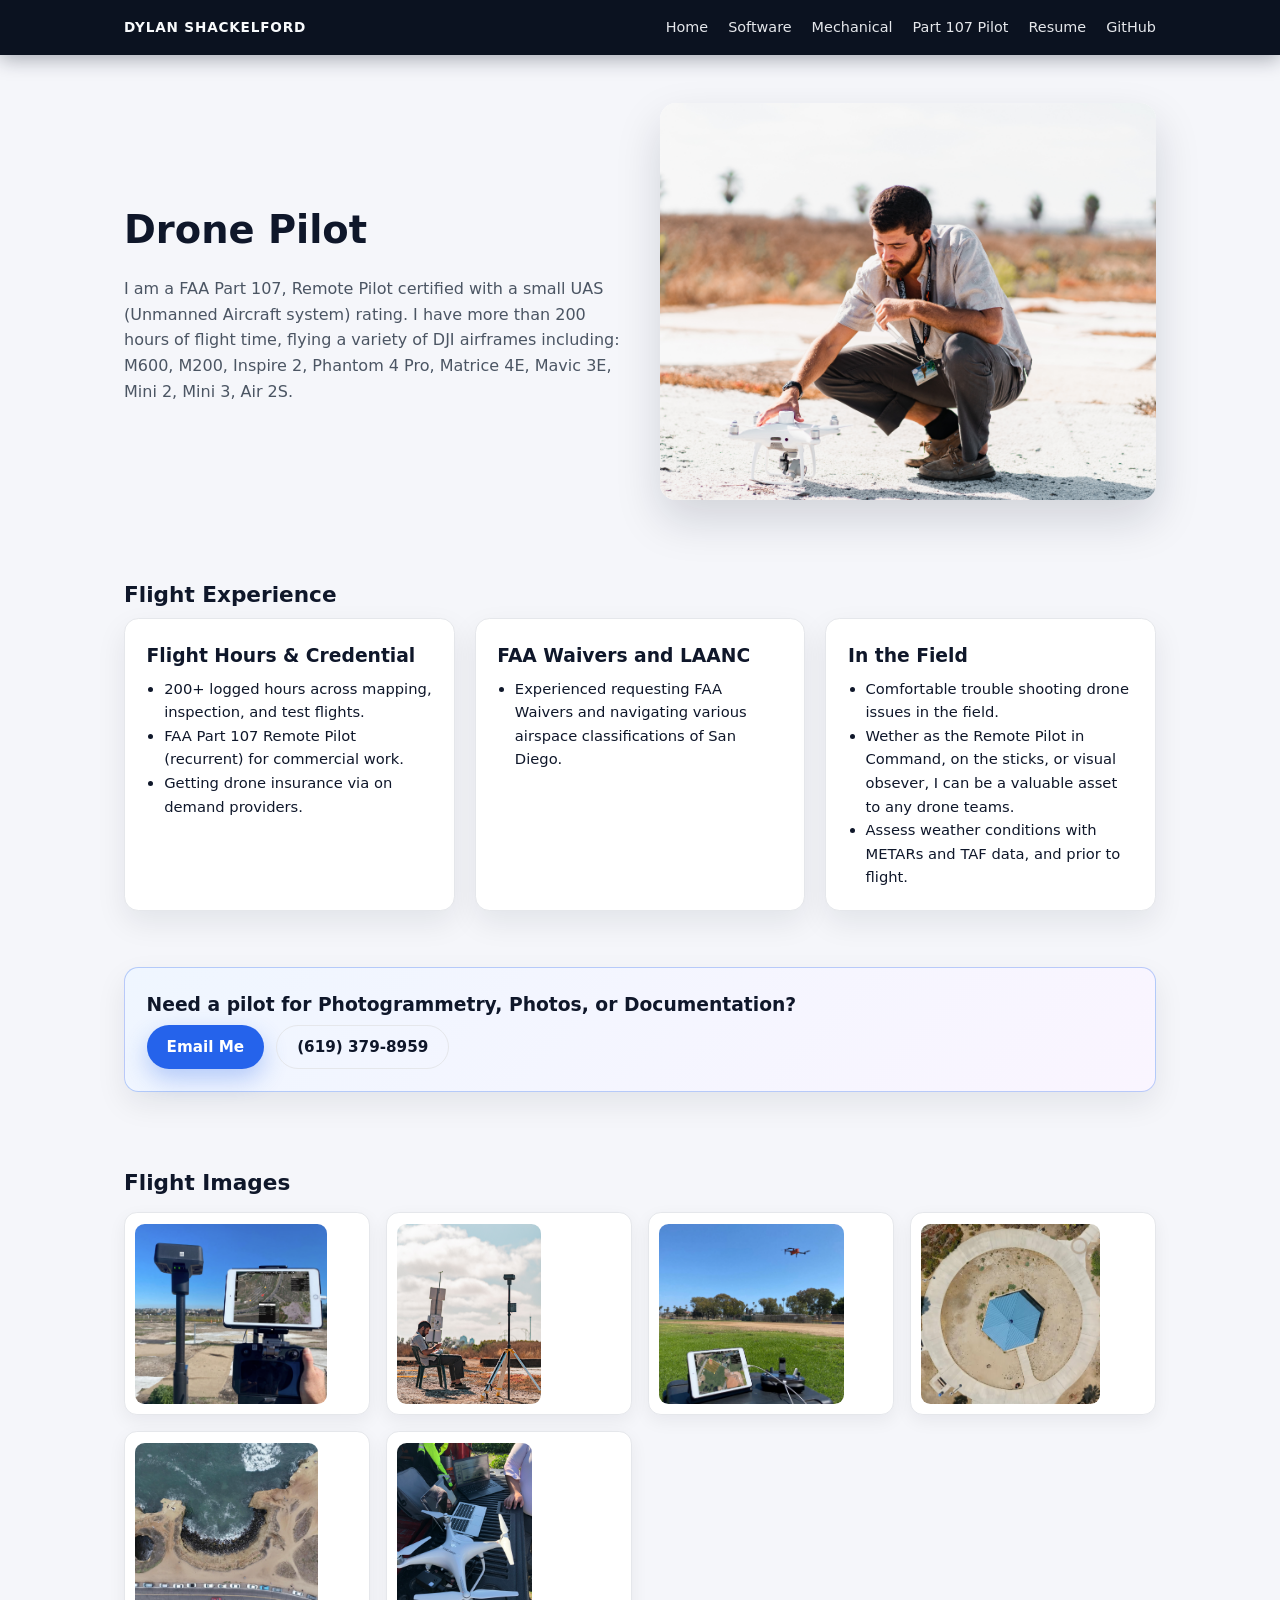
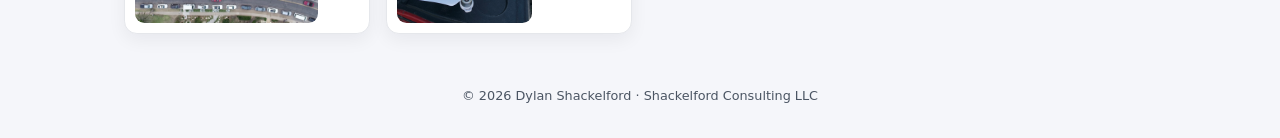
==== commit 6e1df017: "added better images and cleaner messaging" ====
--- a/drone.html
+++ b/drone.html
@@ -2,7 +2,7 @@
 <html lang="en">
   <head>
     <meta charset="UTF-8" />
-    <title>Drone Piloting – Dylan Shackelford</title>
+    <title>Drone Piloting</title>
     <meta name="viewport" content="width=device-width, initial-scale=1" />
     <link rel="stylesheet" href="styles.css" />
   </head>
@@ -11,14 +11,12 @@
       <div class="container nav-bar">
         <div class="nav-brand">
           <span class="brand-top">Dylan Shackelford</span>
-          <span class="brand-subtitle">Mechanical · Software · Flight Ops</span>
         </div>
         <nav class="nav-links">
           <a href="index.html">Home</a>
+          <a href="software.html">Software</a>
           <a href="mechanical.html">Mechanical</a>
-          <a href="software.html">Software</a>
-          <a href="armadillo.html">Armadillo</a>
-          <a href="drone.html">Flight Ops</a>
+          <a href="drone.html">Part 107 Pilot</a>
           <a href="Resume.pdf" target="_blank" rel="noopener">Resume</a>
           <a href="https://github.com/dshackelford" target="_blank" rel="noopener"
             >GitHub</a
@@ -30,23 +28,14 @@
     <main class="container">
       <section class="hero hero-split">
         <div class="hero-content">
-          <p class="eyebrow">FAA Part 107 Recurrent · 500+ hours · Field validation</p>
-          <h1 class="hero-title">Pilot who also designs the hardware and software.</h1>
+          <h1 class="hero-title">Drone Pilot</h1>
           <p class="hero-subtitle">
-            With more than 500 hours logged and a current FAA Part 107 remote pilot certificate, I
-            fly the missions that validate my mechanical builds and software. That feedback loop
-            keeps projects grounded in reality.
+            I am a FAA Part 107, Remote Pilot certified with a small UAS (Unmanned Aircraft system) rating. I have more than 200 hours of flight time, flying a variety of DJI airframes including: M600, M200, Inspire 2, Phantom 4 Pro, Matrice 4E, Mavic 3E, Mini 2, Mini 3, Air 2S.
           </p>
-          <div class="hero-tags">
-            <span class="tag">Mission Planning</span>
-            <span class="tag">RSI Workflows</span>
-            <span class="tag">Hardware Validation</span>
-          </div>
         </div>
         <div class="hero-media">
           <div class="hero-photo">
-            <img src="images/portfolio/north-park-flight.jpg" alt="RSI plan" />
-            <p class="hero-photo-caption">RSI plan review before revisiting energized utility sites.</p>
+            <img src="images/pilot/crouching_pilot.jpeg" alt="RSI plan" />
           </div>
         </div>
       </section>
@@ -55,31 +44,36 @@
         <h2 class="section-title">Flight Experience</h2>
         <div class="card-grid">
           <div class="card">
-            <span class="project-label ops">Flight Ops</span>
             <h3>Flight Hours &amp; Credential</h3>
             <ul>
-              <li>500+ logged hours across mapping, inspection, and test flights.</li>
-              <li>FAA Part 107 Remote Pilot (recurrent) with commercial insurance.</li>
-              <li>Comfortable with BVLOS-adjacent utility workflows.</li>
+              <li>200+ logged hours across mapping, inspection, and test flights.</li>
+              <li>FAA Part 107 Remote Pilot (recurrent) for commercial work.</li>
+              <li>Getting drone insurance via on demand providers.</li>
             </ul>
           </div>
           <div class="card">
-            <span class="project-label ops">Flight Ops</span>
-            <h3>Repeat Station Image Missions</h3>
+            <h3>FAA Waivers and LAANC</h3>
             <ul>
-              <li>Plan and fly RSI missions for Change Aerial using my own tooling.</li>
-              <li>Layer DEMs and historic imagery to verify targets before flight.</li>
-              <li>Collect QA data that flows back into Python scripts and Map Pilot.</li>
+              <li>Experienced requesting FAA Waivers and navigating various airspace classifications of San Diego.</li>
             </ul>
           </div>
           <div class="card">
-            <span class="project-label ops">Flight Ops</span>
-            <h3>Hardware &amp; Software Validation</h3>
+            <h3>In the Field</h3>
             <ul>
-              <li>Test new payload mounts, calibration workflows, and mission software together.</li>
-              <li>Document vibration, cabling, and imagery results for each build.</li>
-              <li>Close the loop quickly because I’m the engineer and the pilot.</li>
+              <li>Comfortable trouble shooting drone issues in the field.</li>
+              <li>Wether as the Remote Pilot in Command, on the sticks, or visual obsever, I can be a valuable asset to any drone teams.</li>
+              <li>Assess weather conditions with METARs and TAF data, and prior to flight.</li>
             </ul>
+          </div>
+        </div>
+      </section>
+
+      <section>
+        <div class="card callout">
+          <h3>Need a pilot for Photogrammetry, Photos, or Documentation?</h3>
+          <div class="cta-group">
+            <a class="btn primary" href="mailto:djshackx@gmail.com">Email Me</a>
+            <a class="btn ghost" href="tel:+16193798959">(619) 379-8959</a>
           </div>
         </div>
       </section>
@@ -88,31 +82,24 @@
         <h2 class="section-title">Flight Images</h2>
         <div class="image-grid">
           <div class="image-card">
-            <img src="images/portfolio/north-park-flight.jpg" alt="Utility site" />
-            <p>RSI alignment over a utility corridor.</p>
+            <img src="images/pilot/rtk_tower.png" alt="Terrain aware" />
           </div>
           <div class="image-card">
-            <img src="images/portfolio/terrain-aware.jpg" alt="Terrain aware" />
-            <p>Terrain-aware path ready for upload.</p>
+            <img src="images/pilot/sitting_pilot_rtk_tower.jpeg" alt="Terrain aware" />
           </div>
           <div class="image-card">
-            <img src="images/portfolio/dem-pipeline.jpg" alt="DEM" />
-            <p>DEM-derived flight lines that feed Map Pilot.</p>
+            <img src="images/pilot/flying_autel.png" alt="Terrain aware" />
           </div>
-        </div>
-      </section>
-
-      <section>
-        <div class="card callout">
-          <h3>Need a pilot who understands the entire system?</h3>
-          <p>
-            I can fly acceptance tests, coach crews, or embed for a full engagement that includes
-            hardware and software tweaks. Let’s line up your next flight schedule.
-          </p>
-          <div class="cta-group">
-            <a class="btn primary" href="mailto:djshackx@gmail.com">Schedule a call</a>
-            <a class="btn ghost" href="tel:+16193798959">(619) 379-8959</a>
+          <div class="image-card">
+            <img src="images/pilot/nadir_blue_building.png" alt="Terrain aware" />
           </div>
+          <div class="image-card">
+            <img src="images/pilot/nadir_cliffs.png" alt="Terrain aware" />
+          </div>
+          <div class="image-card">
+            <img src="images/pilot/p4p_on_tailgate.jpeg" alt="Terrain aware" />
+          </div>
+        
         </div>
       </section>
     </main>
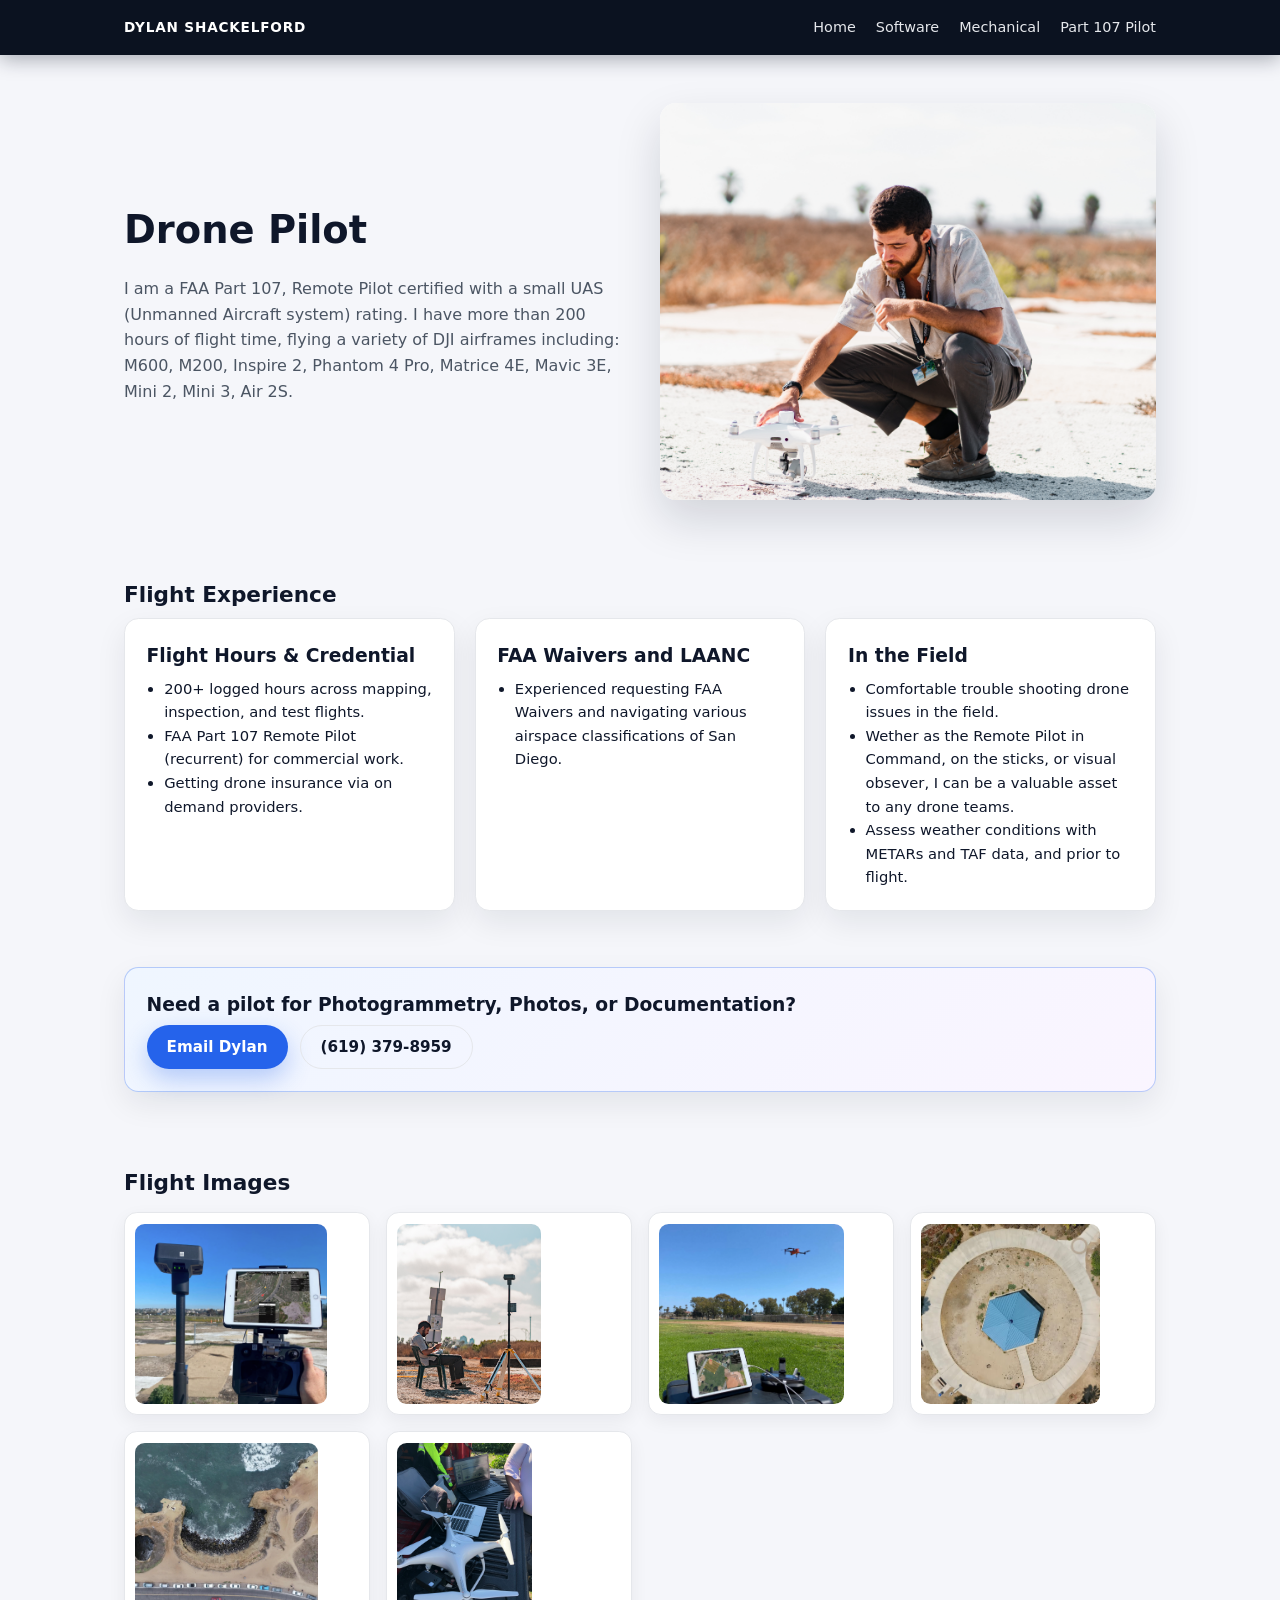
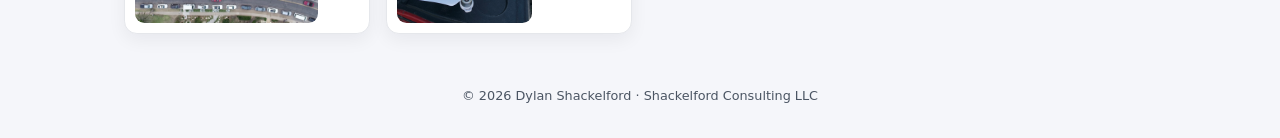
==== commit 52c10acb: "removed obsolete links" ====
--- a/drone.html
+++ b/drone.html
@@ -10,17 +10,14 @@
     <header>
       <div class="container nav-bar">
         <div class="nav-brand">
-          <span class="brand-top">Dylan Shackelford</span>
+          <a href="index.html" class="brand-top">Dylan Shackelford</a>
         </div>
+    
         <nav class="nav-links">
           <a href="index.html">Home</a>
           <a href="software.html">Software</a>
           <a href="mechanical.html">Mechanical</a>
           <a href="drone.html">Part 107 Pilot</a>
-          <a href="Resume.pdf" target="_blank" rel="noopener">Resume</a>
-          <a href="https://github.com/dshackelford" target="_blank" rel="noopener"
-            >GitHub</a
-          >
         </nav>
       </div>
     </header>
@@ -72,7 +69,7 @@
         <div class="card callout">
           <h3>Need a pilot for Photogrammetry, Photos, or Documentation?</h3>
           <div class="cta-group">
-            <a class="btn primary" href="mailto:djshackx@gmail.com">Email Me</a>
+            <a class="btn primary" href="mailto:djshackx@gmail.com">Email Dylan</a>
             <a class="btn ghost" href="tel:+16193798959">(619) 379-8959</a>
           </div>
         </div>
--- a/styles.css
+++ b/styles.css
@@ -56,6 +56,12 @@
   display: flex;
   flex-direction: column;
   gap: 0.15rem;
+}
+
+.nav-brand a:link,
+.nav-brand a:visited {
+  color: white;
+  text-decoration: none;
 }
 
 .brand-top {
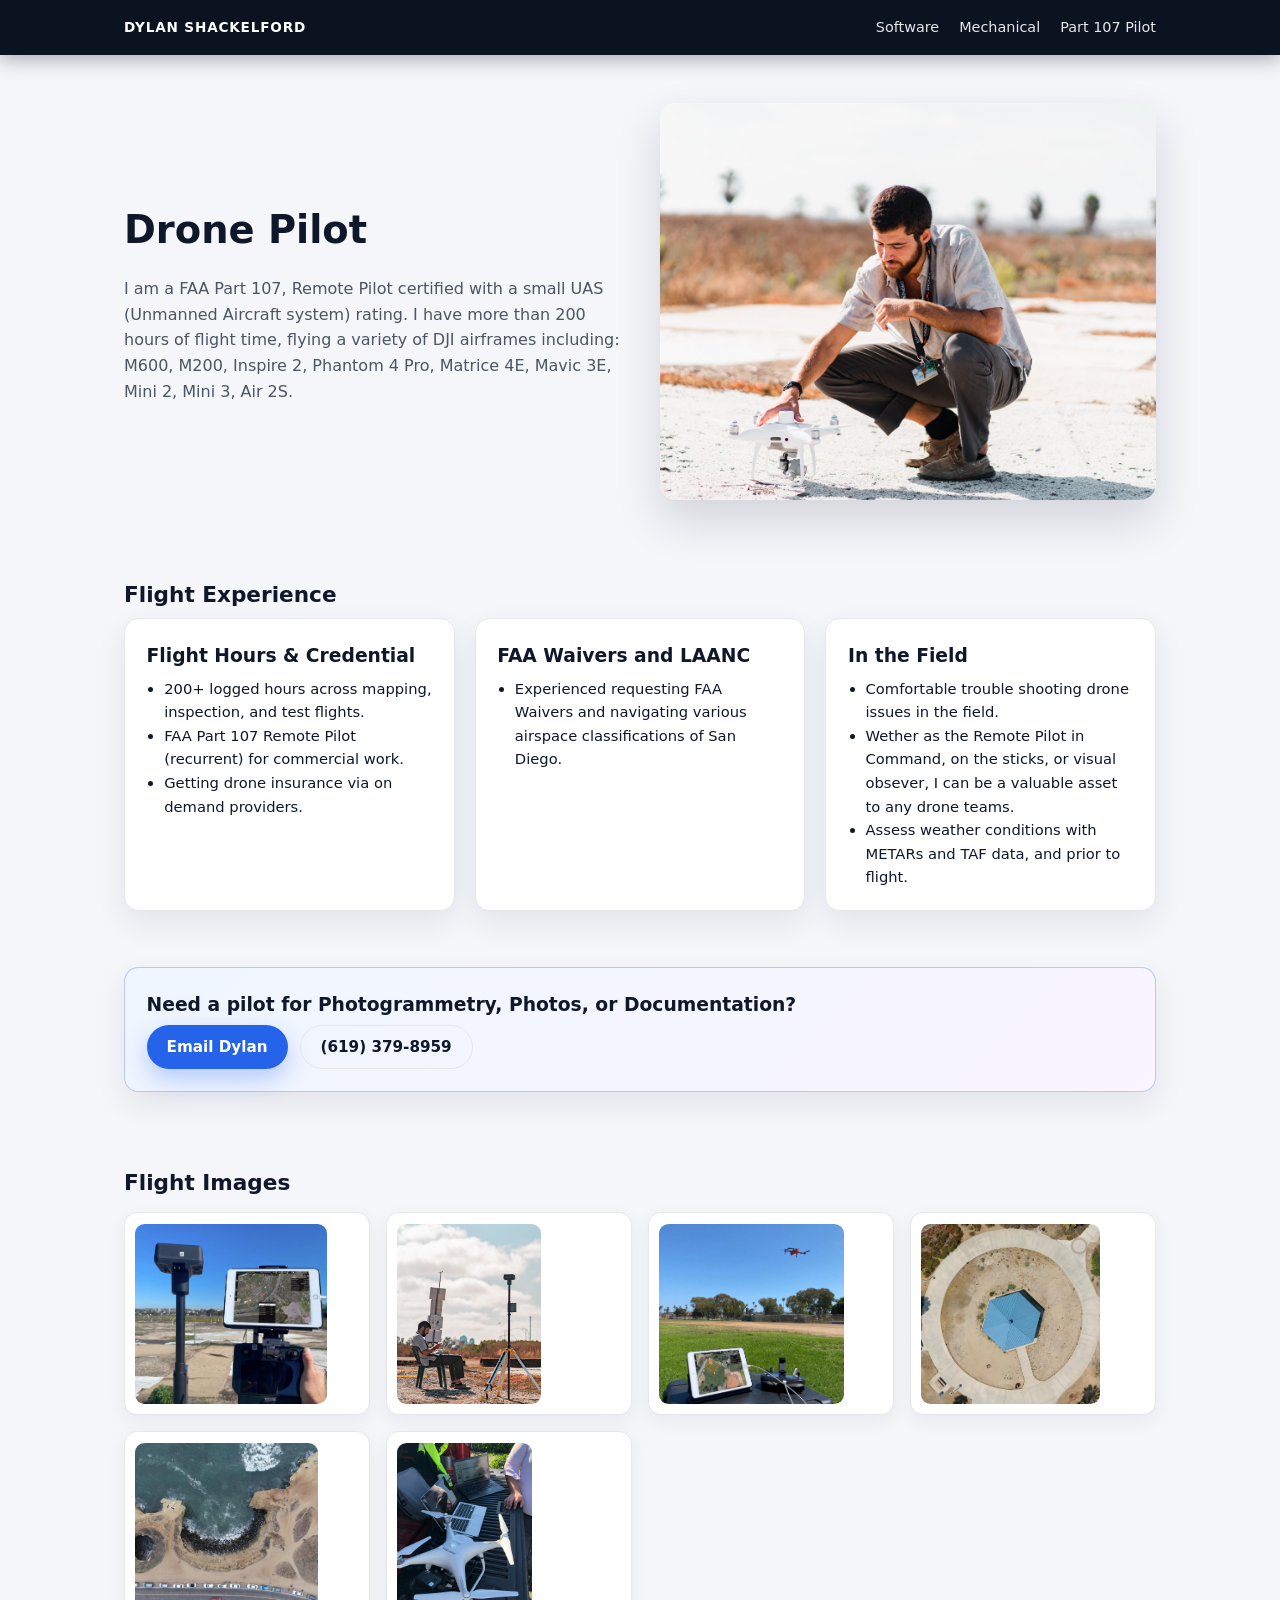
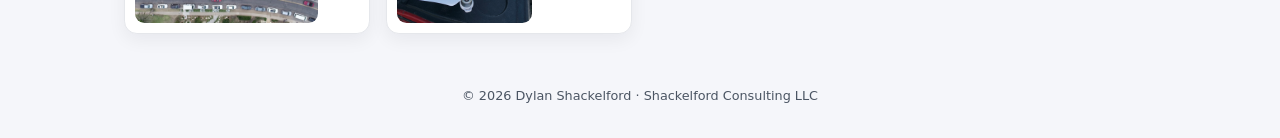
==== commit cb00fa4c: "link removal" ====
--- a/drone.html
+++ b/drone.html
@@ -12,9 +12,7 @@
         <div class="nav-brand">
           <a href="index.html" class="brand-top">Dylan Shackelford</a>
         </div>
-    
         <nav class="nav-links">
-          <a href="index.html">Home</a>
           <a href="software.html">Software</a>
           <a href="mechanical.html">Mechanical</a>
           <a href="drone.html">Part 107 Pilot</a>
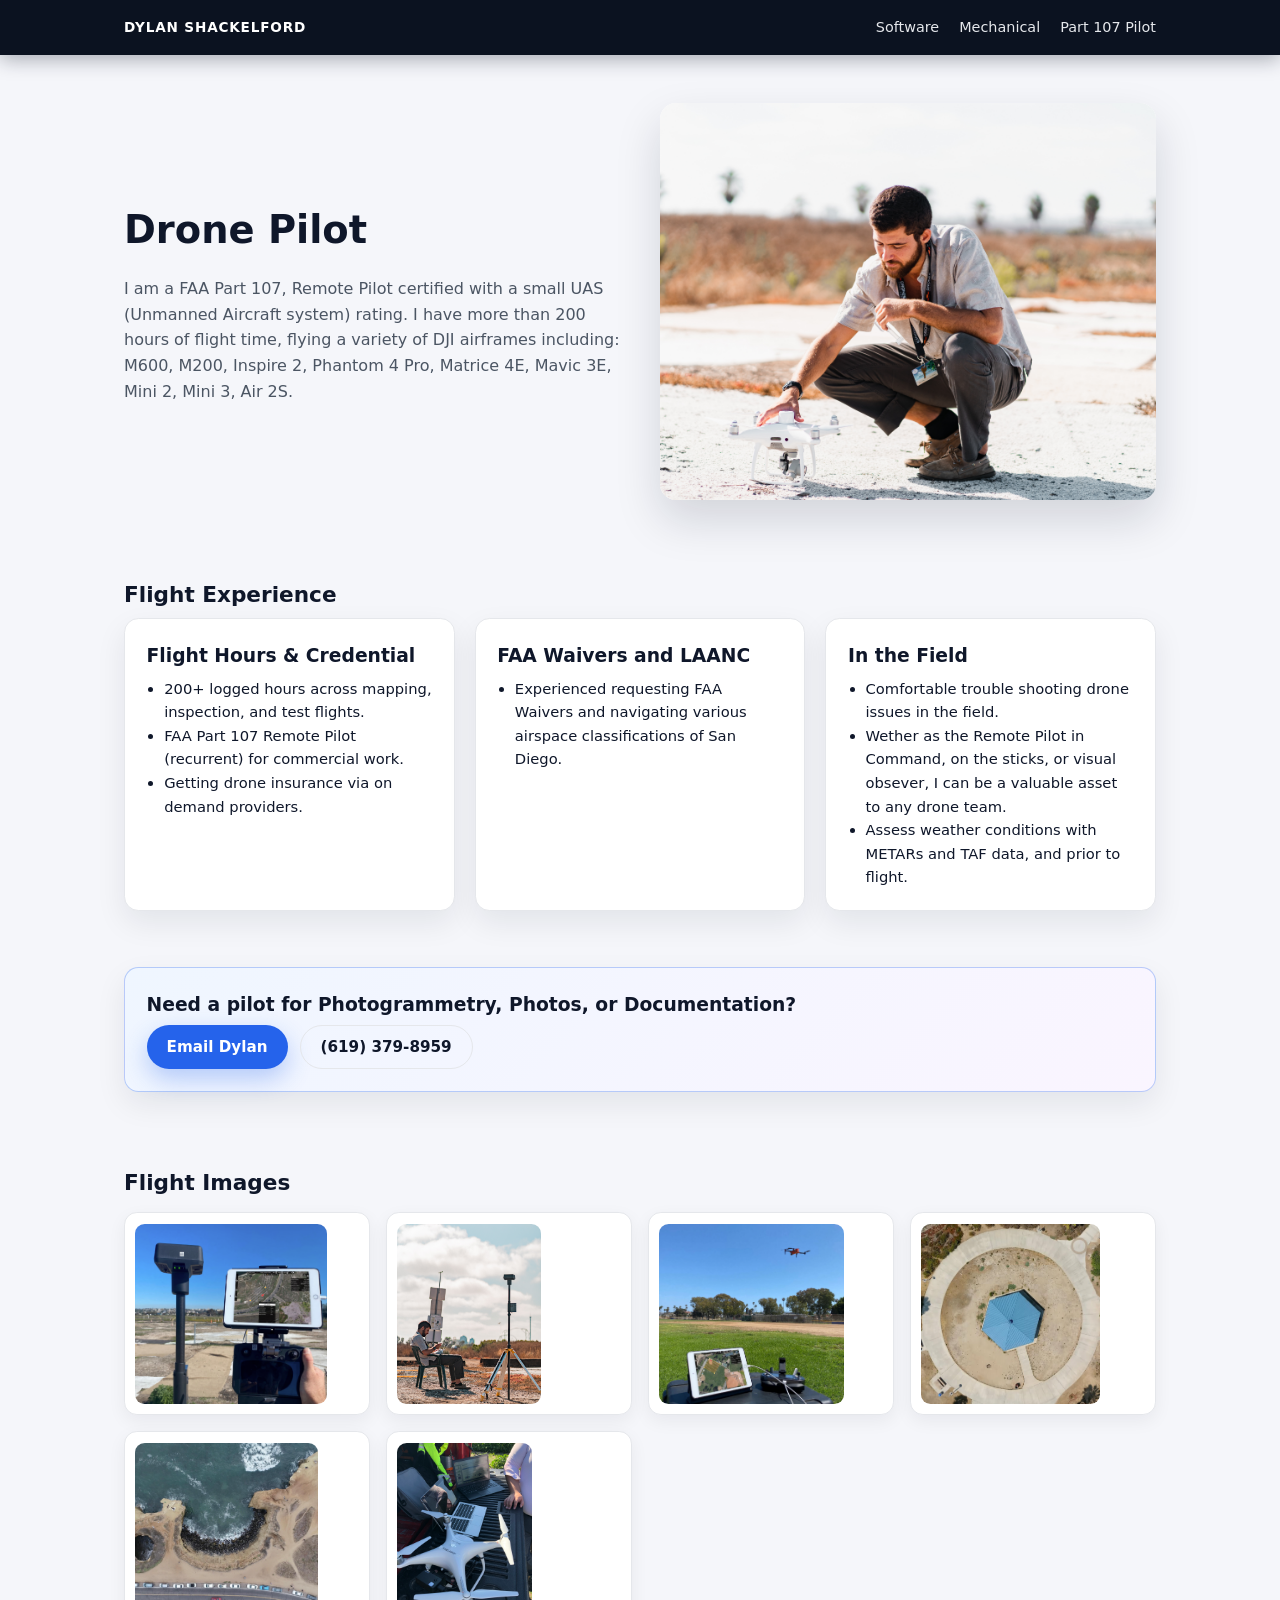
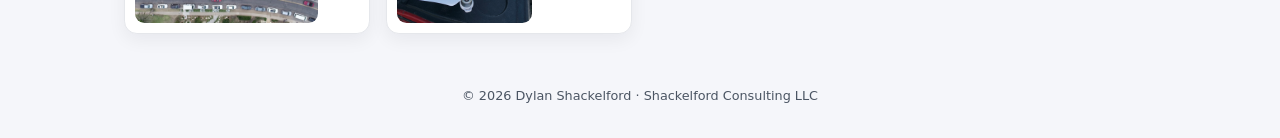
==== commit 1c318bcb: "added some more clarity" ====
--- a/drone.html
+++ b/drone.html
@@ -56,7 +56,7 @@
             <h3>In the Field</h3>
             <ul>
               <li>Comfortable trouble shooting drone issues in the field.</li>
-              <li>Wether as the Remote Pilot in Command, on the sticks, or visual obsever, I can be a valuable asset to any drone teams.</li>
+              <li>Wether as the Remote Pilot in Command, on the sticks, or visual obsever, I can be a valuable asset to any drone team.</li>
               <li>Assess weather conditions with METARs and TAF data, and prior to flight.</li>
             </ul>
           </div>
--- a/styles.css
+++ b/styles.css
@@ -410,6 +410,40 @@
   font-size: 0.78rem;
 }
 
+.stack-list {
+  list-style: none;
+  margin: 0;
+  padding: 0;
+  display: grid;
+  gap: 0.65rem;
+}
+
+.stack-item {
+  display: grid;
+  grid-template-columns: 160px 1fr;
+  gap: 0.5rem;
+  padding: 0.75rem 0.9rem;
+  border: 1px solid var(--border);
+  border-radius: 0.75rem;
+  background: var(--surface);
+  box-shadow: 0 4px 14px rgba(15, 23, 42, 0.05);
+}
+
+.stack-label {
+  font-weight: 700;
+  color: var(--text);
+}
+
+.stack-value {
+  color: var(--text-muted);
+}
+
+@media (max-width: 640px) {
+  .stack-item {
+    grid-template-columns: 1fr;
+  }
+}
+
 .callout {
   border: 1px solid rgba(37, 99, 235, 0.3);
   background: linear-gradient(135deg, #eff6ff, #faf5ff);
